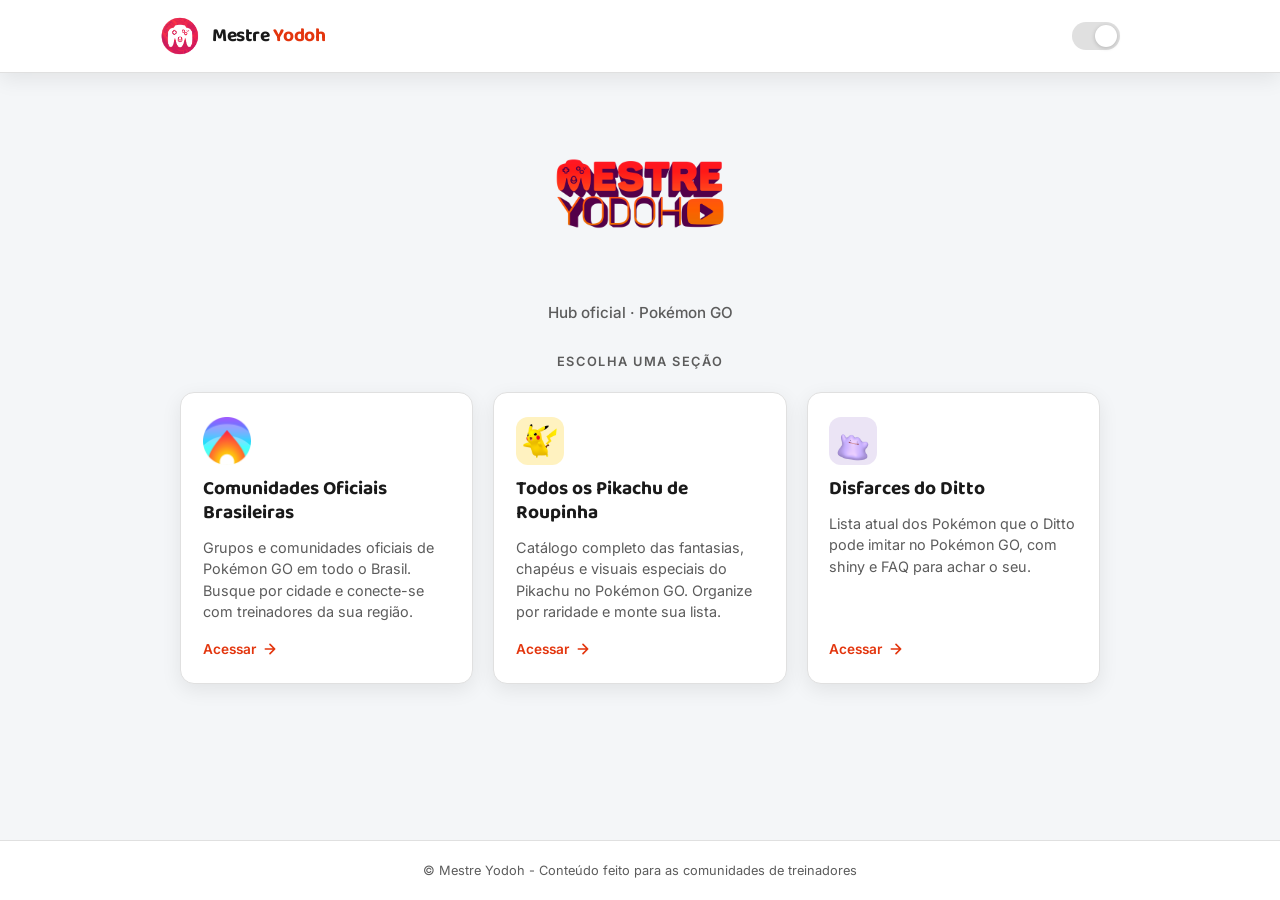
==== index.html @ 03130220 "Versão 1.01 - Hub: assets em /assets/ e links com barra final" ====
<!DOCTYPE html>
<html lang="pt-BR" data-theme="dark">
<head>
  <meta charset="UTF-8">
  <meta name="viewport" content="width=device-width, initial-scale=1.0">
  <meta name="description" content="Site oficial do Mestre Yodoh - Comunidades Pokémon GO Brasil e Galeria de Fantasias do Pikachu.">
  <title>Mestre Yodoh | Hub Oficial</title>
  <link rel="icon" href="/assets/PERFIL_BALL_OK.png" type="image/png">
  <link rel="apple-touch-icon" href="/assets/PERFIL_BALL_OK.png">
  <link rel="preconnect" href="https://fonts.googleapis.com">
  <link href="https://fonts.googleapis.com/css2?family=Inter:wght@400;500;600;700&family=Baloo+2:wght@600;700;800&display=swap" rel="stylesheet">
  <link rel="stylesheet" href="/assets/hub.css">
</head>
<body>
  <div class="page-transition" id="pageTransition" aria-hidden="true">
    <div class="spinner" aria-hidden="true"></div>
    <span class="loading-text">Carregando…</span>
  </div>
  <header>
    <div class="header-inner">
      <a href="/" class="brand">
        <img class="avatar" src="/assets/PERFIL_BALL_OK.png" alt="Mestre Yodoh" width="40" height="40">
        <span class="brand-text">Mestre <span>Yodoh</span></span>
      </a>
      <button class="theme-toggle" id="themeToggle" aria-label="Alternar tema claro/escuro" title="Alternar tema"></button>
    </div>
  </header>

  <main>
    <div class="logo-section">
      <img class="logo-light" src="/assets/logo-mestre-yodoh-claro.png" alt="Mestre Yodoh" width="380">
      <img class="logo-dark" src="/assets/logo-mestre-yodoh-escuro.png" alt="Mestre Yodoh" width="380">
      <p class="tagline">Hub oficial · Pokémon GO</p>
    </div>

    <p class="section-label">Escolha uma seção</p>

    <div class="cards">
      <a href="/comunidades/" class="card">
        <div class="card-icon icon-campfire" aria-hidden="true">
          <img src="/assets/campfire.png" alt="" width="48" height="48">
        </div>
        <h2>Comunidades Oficiais Brasileiras</h2>
        <p>Grupos e comunidades oficiais de Pokémon GO em todo o Brasil. Busque por cidade e conecte-se com treinadores da sua região.</p>
        <span class="cta">
          Acessar
          <svg viewBox="0 0 24 24" fill="none" stroke="currentColor" stroke-width="2.5" stroke-linecap="round" stroke-linejoin="round"><path d="M5 12h14M12 5l7 7-7 7"/></svg>
        </span>
      </a>

      <a href="/pikachu/" class="card">
        <div class="card-icon icon-pikachu" aria-hidden="true">
          <img src="/assets/pikachu.png" alt="">
        </div>
        <h2>Todos os Pikachu de Roupinha</h2>
        <p>Catálogo completo das fantasias, chapéus e visuais especiais do Pikachu no Pokémon GO. Organize por raridade e monte sua lista.</p>
        <span class="cta">
          Acessar
          <svg viewBox="0 0 24 24" fill="none" stroke="currentColor" stroke-width="2.5" stroke-linecap="round" stroke-linejoin="round"><path d="M5 12h14M12 5l7 7-7 7"/></svg>
        </span>
      </a>

      <a href="/ditto/" class="card">
        <div class="card-icon icon-ditto" aria-hidden="true">
          <img src="/assets/ditto.png" alt="">
        </div>
        <h2>Disfarces do Ditto</h2>
        <p>Lista atual dos Pokémon que o Ditto pode imitar no Pokémon GO, com shiny e FAQ para achar o seu.</p>
        <span class="cta">
          Acessar
          <svg viewBox="0 0 24 24" fill="none" stroke="currentColor" stroke-width="2.5" stroke-linecap="round" stroke-linejoin="round"><path d="M5 12h14M12 5l7 7-7 7"/></svg>
        </span>
      </a>
    </div>
  </main>

  <footer>
    <p>© Mestre Yodoh - Conteúdo feito para as comunidades de treinadores</p>
  </footer>

  <script>
    (function () {
      const root = document.documentElement;
      const btn = document.getElementById('themeToggle');
      const overlay = document.getElementById('pageTransition');
      const stored = localStorage.getItem('yodoh-theme');

      if (stored) {
        root.setAttribute('data-theme', stored);
      } else if (window.matchMedia('(prefers-color-scheme: light)').matches) {
        root.setAttribute('data-theme', 'light');
      }

      btn.addEventListener('click', () => {
        const next = root.getAttribute('data-theme') === 'dark' ? 'light' : 'dark';
        root.setAttribute('data-theme', next);
        localStorage.setItem('yodoh-theme', next);
      });

      function navigateWithTransition(url) {
        if (!overlay) {
          window.location.href = url;
          return;
        }
        overlay.classList.add('active');
        overlay.setAttribute('aria-hidden', 'false');
        setTimeout(() => {
          window.location.href = url;
        }, 380);
      }

      document.querySelectorAll('.card[href]').forEach((card) => {
        card.addEventListener('click', (e) => {
          if (e.metaKey || e.ctrlKey || e.shiftKey || e.button === 1) return;
          e.preventDefault();
          navigateWithTransition(card.getAttribute('href'));
        });
      });
    })();
  </script>
</body>
</html>
---- assets/hub.css ----
:root {
  --bg: #0f1115;
  --bg-alt: #161920;
  --card-bg: #1a1d24;
  --card-border: #2a2e38;
  --text: #f0f0f0;
  --text-dim: #a0a0a0;
  --accent: #ff5a36;
  --accent-soft: rgba(255, 90, 54, 0.15);
  --accent-hover: #ff7a5c;
  --shadow: 0 8px 28px rgba(0, 0, 0, 0.35);
  --header-border: #2a2e38;
}
[data-theme="light"] {
  --bg: #f4f6f8;
  --bg-alt: #ffffff;
  --card-bg: #ffffff;
  --card-border: #e0e0e0;
  --text: #1a1a1a;
  --text-dim: #5c5c5c;
  --accent: #e3350d;
  --accent-soft: rgba(227, 53, 13, 0.1);
  --accent-hover: #c12c0a;
  --shadow: 0 6px 20px rgba(0, 0, 0, 0.08);
  --header-border: #e0e0e0;
}
* { margin: 0; padding: 0; box-sizing: border-box; }
body {
  font-family: 'Inter', system-ui, -apple-system, sans-serif;
  background: var(--bg);
  color: var(--text);
  min-height: 100vh;
  display: flex;
  flex-direction: column;
  transition: background 0.3s ease, color 0.3s ease;
  line-height: 1.5;
  opacity: 0;
  animation: pageFadeIn 0.4s ease forwards;
}
@keyframes pageFadeIn { from { opacity: 0; } to { opacity: 1; } }
header {
  background: var(--bg-alt);
  border-bottom: 1px solid var(--header-border);
  padding: 1rem 1.5rem;
  position: sticky;
  top: 0;
  z-index: 50;
  box-shadow: var(--shadow);
  transition: background 0.3s, border-color 0.3s;
}
.header-inner {
  max-width: 960px;
  margin: 0 auto;
  display: flex;
  align-items: center;
  justify-content: space-between;
  gap: 1rem;
}
.brand {
  display: flex;
  align-items: center;
  gap: 0.75rem;
  text-decoration: none;
  color: inherit;
}
.brand img.avatar {
  width: 40px;
  height: 40px;
  border-radius: 10px;
  object-fit: cover;
}
.brand-text {
  font-family: 'Baloo 2', sans-serif;
  font-weight: 700;
  font-size: 1.2rem;
  letter-spacing: -0.02em;
}
.brand-text span { color: var(--accent); }
.theme-toggle {
  appearance: none;
  -webkit-appearance: none;
  width: 48px;
  height: 28px;
  border-radius: 999px;
  background: var(--card-border);
  border: none;
  cursor: pointer;
  position: relative;
  transition: background 0.25s;
  flex-shrink: 0;
}
.theme-toggle::before {
  content: '';
  position: absolute;
  top: 3px;
  left: 3px;
  width: 22px;
  height: 22px;
  border-radius: 50%;
  background: var(--card-bg);
  box-shadow: 0 1px 4px rgba(0,0,0,0.2);
  transition: transform 0.25s cubic-bezier(0.4, 0, 0.2, 1);
}
[data-theme="light"] .theme-toggle::before { transform: translateX(20px); }
.theme-toggle:hover { background: var(--accent); }
main {
  flex: 1;
  display: flex;
  flex-direction: column;
  align-items: center;
  justify-content: flex-start;
  padding: 1.75rem 1.25rem 2.5rem;
  max-width: 960px;
  margin: 0 auto;
  width: 100%;
}
.logo-section { text-align: center; margin-bottom: 1.75rem; }
.logo-section img {
  max-width: min(380px, 88vw);
  height: auto;
  display: block;
  margin: 0 auto 1rem;
  transition: opacity 0.3s ease;
}
.logo-section img.logo-dark { display: none; }
[data-theme="light"] .logo-section img.logo-light { display: none; }
[data-theme="light"] .logo-section img.logo-dark { display: block; }
.tagline { font-size: 0.95rem; color: var(--text-dim); font-weight: 500; }
.section-label {
  font-size: 0.8rem;
  font-weight: 600;
  text-transform: uppercase;
  letter-spacing: 0.12em;
  color: var(--text-dim);
  margin-bottom: 1.25rem;
  text-align: center;
}
.cards {
  display: grid;
  grid-template-columns: repeat(auto-fit, minmax(280px, 1fr));
  gap: 1.25rem;
  width: 100%;
}
.card {
  background: var(--card-bg);
  border: 1px solid var(--card-border);
  border-radius: 14px;
  padding: 1.5rem 1.35rem;
  text-decoration: none;
  color: inherit;
  display: flex;
  flex-direction: column;
  gap: 0.75rem;
  transition: transform 0.25s ease, box-shadow 0.25s ease, border-color 0.25s ease;
  box-shadow: var(--shadow);
  min-height: 180px;
}
.card:hover {
  transform: translateY(-4px);
  border-color: var(--accent);
  box-shadow: 0 12px 32px rgba(0, 0, 0, 0.12);
}
[data-theme="dark"] .card:hover { box-shadow: 0 12px 32px rgba(0, 0, 0, 0.45); }
.card-icon {
  width: 48px;
  height: 48px;
  border-radius: 12px;
  background: var(--accent-soft);
  display: flex;
  align-items: center;
  justify-content: center;
  font-size: 1.5rem;
  flex-shrink: 0;
  overflow: hidden;
}
.card-icon img { width: 100%; height: 100%; object-fit: contain; display: block; }
.card-icon.icon-campfire { background: transparent; padding: 0; }
.card-icon.icon-pikachu { background: rgba(255, 203, 5, 0.15); padding: 2px; }
.card-icon.icon-pikachu img { width: 100%; height: 100%; object-fit: contain; object-position: center; }
[data-theme="light"] .card-icon.icon-pikachu { background: rgba(255, 203, 5, 0.25); }
.card-icon.icon-ditto { background: rgba(201, 160, 232, 0.18); padding: 4px; }
.card-icon.icon-ditto img { width: 100%; height: 100%; object-fit: contain; }
[data-theme="light"] .card-icon.icon-ditto { background: rgba(123, 77, 184, 0.15); }
.card h2 {
  font-family: 'Baloo 2', sans-serif;
  font-size: 1.2rem;
  font-weight: 700;
  line-height: 1.25;
  color: var(--text);
}
.card p { font-size: 0.9rem; color: var(--text-dim); line-height: 1.5; flex: 1; }
.card .cta {
  display: inline-flex;
  align-items: center;
  gap: 6px;
  font-size: 0.85rem;
  font-weight: 600;
  color: var(--accent);
  margin-top: 0.25rem;
  transition: gap 0.2s ease;
}
.card:hover .cta { gap: 10px; }
.card .cta svg { width: 16px; height: 16px; }
footer {
  text-align: center;
  padding: 1.25rem 1rem;
  font-size: 0.8rem;
  color: var(--text-dim);
  border-top: 1px solid var(--header-border);
  background: var(--bg-alt);
  transition: background 0.3s, border-color 0.3s;
}
footer a { color: var(--accent); text-decoration: none; }
footer a:hover { text-decoration: underline; }
@media (max-width: 560px) {
  main { padding: 1.75rem 1rem 2.5rem; justify-content: flex-start; }
  .logo-section { margin-bottom: 1.75rem; }
  .card { min-height: auto; padding: 1.25rem 1.15rem; }
}
.page-transition {
  position: fixed;
  inset: 0;
  z-index: 9999;
  background: var(--bg);
  display: flex;
  flex-direction: column;
  align-items: center;
  justify-content: center;
  gap: 1rem;
  opacity: 0;
  visibility: hidden;
  pointer-events: none;
  transition: opacity 0.35s ease, visibility 0.35s ease;
}
.page-transition.active {
  opacity: 1;
  visibility: visible;
  pointer-events: auto;
}
.page-transition .spinner {
  width: 36px;
  height: 36px;
  border: 3px solid var(--card-border);
  border-top-color: var(--accent);
  border-radius: 50%;
  animation: spin 0.7s linear infinite;
}
.page-transition .loading-text {
  font-size: 0.85rem;
  font-weight: 500;
  color: var(--text-dim);
  letter-spacing: 0.04em;
}
@keyframes spin { to { transform: rotate(360deg); } }
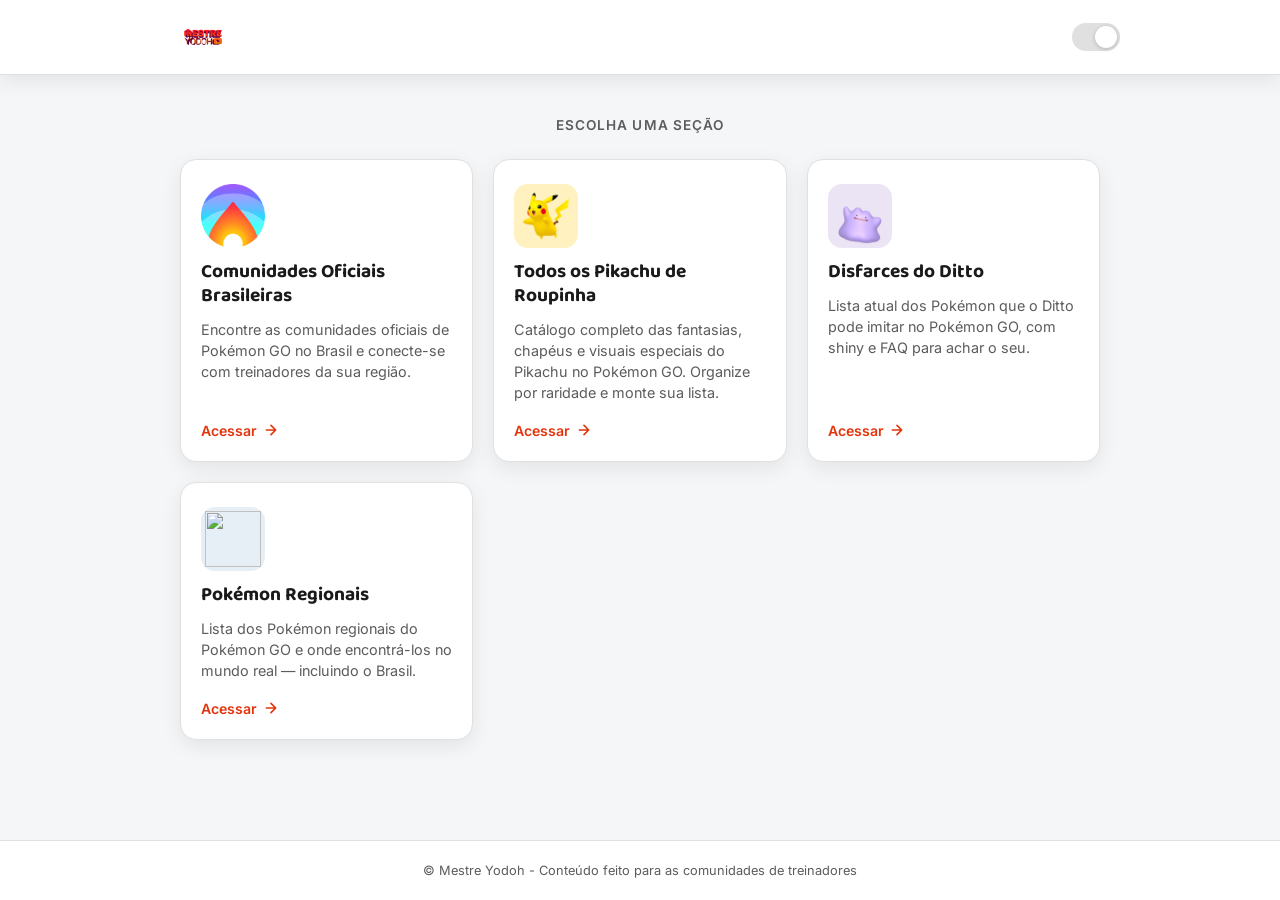
==== commit 4bc10028: "Versão 1.02 - Hub card Regionais + estilos + página completa" ====
--- a/index.html
+++ b/index.html
@@ -3,8 +3,18 @@
 <head>
   <meta charset="UTF-8">
   <meta name="viewport" content="width=device-width, initial-scale=1.0">
-  <meta name="description" content="Site oficial do Mestre Yodoh - Comunidades Pokémon GO Brasil e Galeria de Fantasias do Pikachu.">
-  <title>Mestre Yodoh | Hub Oficial</title>
+  <meta name="description" content="Hub oficial do Mestre Yodoh - Comunidades, Pikachu de Roupinha, Ditto e Regionais do Pokémon GO.">
+  <title>Mestre Yodoh | Hub Pokémon GO</title>
+  <meta property="og:type" content="website">
+  <meta property="og:url" content="https://www.mestreyodoh.com.br/">
+  <meta property="og:title" content="Mestre Yodoh | Hub Pokémon GO">
+  <meta property="og:description" content="Hub oficial do Mestre Yodoh - Comunidades, Pikachu de Roupinha, Ditto e Regionais do Pokémon GO.">
+  <meta property="og:image" content="https://www.mestreyodoh.com.br/assets/og-home.jpg">
+  <meta property="og:locale" content="pt_BR">
+  <meta name="twitter:card" content="summary_large_image">
+  <meta name="twitter:title" content="Mestre Yodoh | Hub Pokémon GO">
+  <meta name="twitter:description" content="Hub oficial do Mestre Yodoh - Comunidades, Pikachu de Roupinha, Ditto e Regionais do Pokémon GO.">
+  <meta name="twitter:image" content="https://www.mestreyodoh.com.br/assets/og-home.jpg">
   <link rel="icon" href="/assets/PERFIL_BALL_OK.png" type="image/png">
   <link rel="apple-touch-icon" href="/assets/PERFIL_BALL_OK.png">
   <link rel="preconnect" href="https://fonts.googleapis.com">
@@ -16,32 +26,27 @@
     <div class="spinner" aria-hidden="true"></div>
     <span class="loading-text">Carregando…</span>
   </div>
+
   <header>
     <div class="header-inner">
-      <a href="/" class="brand">
-        <img class="avatar" src="/assets/PERFIL_BALL_OK.png" alt="Mestre Yodoh" width="40" height="40">
-        <span class="brand-text">Mestre <span>Yodoh</span></span>
-      </a>
+      <div class="logo">
+        <img class="logo-light" src="/assets/logo-mestre-yodoh-claro.png" alt="Mestre Yodoh">
+        <img class="logo-dark" src="/assets/logo-mestre-yodoh-escuro.png" alt="Mestre Yodoh">
+      </div>
       <button class="theme-toggle" id="themeToggle" aria-label="Alternar tema claro/escuro" title="Alternar tema"></button>
     </div>
   </header>
 
   <main>
-    <div class="logo-section">
-      <img class="logo-light" src="/assets/logo-mestre-yodoh-claro.png" alt="Mestre Yodoh" width="380">
-      <img class="logo-dark" src="/assets/logo-mestre-yodoh-escuro.png" alt="Mestre Yodoh" width="380">
-      <p class="tagline">Hub oficial · Pokémon GO</p>
-    </div>
-
     <p class="section-label">Escolha uma seção</p>
 
     <div class="cards">
       <a href="/comunidades/" class="card">
         <div class="card-icon icon-campfire" aria-hidden="true">
-          <img src="/assets/campfire.png" alt="" width="48" height="48">
+          <img src="/assets/campfire.png" alt="">
         </div>
         <h2>Comunidades Oficiais Brasileiras</h2>
-        <p>Grupos e comunidades oficiais de Pokémon GO em todo o Brasil. Busque por cidade e conecte-se com treinadores da sua região.</p>
+        <p>Encontre as comunidades oficiais de Pokémon GO no Brasil e conecte-se com treinadores da sua região.</p>
         <span class="cta">
           Acessar
           <svg viewBox="0 0 24 24" fill="none" stroke="currentColor" stroke-width="2.5" stroke-linecap="round" stroke-linejoin="round"><path d="M5 12h14M12 5l7 7-7 7"/></svg>
@@ -66,6 +71,18 @@
         </div>
         <h2>Disfarces do Ditto</h2>
         <p>Lista atual dos Pokémon que o Ditto pode imitar no Pokémon GO, com shiny e FAQ para achar o seu.</p>
+        <span class="cta">
+          Acessar
+          <svg viewBox="0 0 24 24" fill="none" stroke="currentColor" stroke-width="2.5" stroke-linecap="round" stroke-linejoin="round"><path d="M5 12h14M12 5l7 7-7 7"/></svg>
+        </span>
+      </a>
+
+      <a href="/regionais/" class="card">
+        <div class="card-icon icon-regionais" aria-hidden="true">
+          <img src="/regionais/img/Heracross.png" alt="">
+        </div>
+        <h2>Pokémon Regionais</h2>
+        <p>Lista dos Pokémon regionais do Pokémon GO e onde encontrá-los no mundo real — incluindo o Brasil.</p>
         <span class="cta">
           Acessar
           <svg viewBox="0 0 24 24" fill="none" stroke="currentColor" stroke-width="2.5" stroke-linecap="round" stroke-linejoin="round"><path d="M5 12h14M12 5l7 7-7 7"/></svg>
--- a/assets/hub.css
+++ b/assets/hub.css
@@ -56,26 +56,27 @@
   justify-content: space-between;
   gap: 1rem;
 }
-.brand {
+.logo {
   display: flex;
   align-items: center;
   gap: 0.75rem;
-  text-decoration: none;
-  color: inherit;
-}
-.brand img.avatar {
-  width: 40px;
-  height: 40px;
-  border-radius: 10px;
-  object-fit: cover;
-}
-.brand-text {
+}
+.logo img {
+  height: 42px;
+  width: auto;
+  display: block;
+}
+.logo .logo-dark { display: none; }
+.logo .logo-light { display: block; }
+[data-theme="light"] .logo .logo-dark { display: block; }
+[data-theme="light"] .logo .logo-light { display: none; }
+.logo-text {
   font-family: 'Baloo 2', sans-serif;
   font-weight: 700;
-  font-size: 1.2rem;
+  font-size: 1.15rem;
   letter-spacing: -0.02em;
 }
-.brand-text span { color: var(--accent); }
+.logo-text span { color: var(--accent); }
 .theme-toggle {
   appearance: none;
   -webkit-appearance: none;
@@ -105,73 +106,52 @@
 .theme-toggle:hover { background: var(--accent); }
 main {
   flex: 1;
-  display: flex;
-  flex-direction: column;
-  align-items: center;
-  justify-content: flex-start;
-  padding: 1.75rem 1.25rem 2.5rem;
   max-width: 960px;
   margin: 0 auto;
+  padding: 2.5rem 1.25rem 3rem;
   width: 100%;
 }
-.logo-section { text-align: center; margin-bottom: 1.75rem; }
-.logo-section img {
-  max-width: min(380px, 88vw);
-  height: auto;
-  display: block;
-  margin: 0 auto 1rem;
-  transition: opacity 0.3s ease;
-}
-.logo-section img.logo-dark { display: none; }
-[data-theme="light"] .logo-section img.logo-light { display: none; }
-[data-theme="light"] .logo-section img.logo-dark { display: block; }
-.tagline { font-size: 0.95rem; color: var(--text-dim); font-weight: 500; }
 .section-label {
-  font-size: 0.8rem;
+  text-align: center;
+  font-size: 0.85rem;
   font-weight: 600;
   text-transform: uppercase;
-  letter-spacing: 0.12em;
-  color: var(--text-dim);
-  margin-bottom: 1.25rem;
-  text-align: center;
+  letter-spacing: 0.08em;
+  color: var(--text-dim);
+  margin-bottom: 1.5rem;
 }
 .cards {
   display: grid;
-  grid-template-columns: repeat(auto-fit, minmax(280px, 1fr));
+  grid-template-columns: repeat(auto-fit, minmax(260px, 1fr));
   gap: 1.25rem;
-  width: 100%;
 }
 .card {
   background: var(--card-bg);
   border: 1px solid var(--card-border);
-  border-radius: 14px;
-  padding: 1.5rem 1.35rem;
+  border-radius: 16px;
+  padding: 1.5rem 1.25rem 1.25rem;
   text-decoration: none;
   color: inherit;
   display: flex;
   flex-direction: column;
   gap: 0.75rem;
-  transition: transform 0.25s ease, box-shadow 0.25s ease, border-color 0.25s ease;
   box-shadow: var(--shadow);
-  min-height: 180px;
+  transition: transform 0.2s ease, border-color 0.2s ease, box-shadow 0.2s ease;
 }
 .card:hover {
   transform: translateY(-4px);
   border-color: var(--accent);
-  box-shadow: 0 12px 32px rgba(0, 0, 0, 0.12);
-}
-[data-theme="dark"] .card:hover { box-shadow: 0 12px 32px rgba(0, 0, 0, 0.45); }
+  box-shadow: 0 12px 32px rgba(0,0,0,0.25);
+}
 .card-icon {
-  width: 48px;
-  height: 48px;
-  border-radius: 12px;
-  background: var(--accent-soft);
+  width: 64px;
+  height: 64px;
+  border-radius: 14px;
   display: flex;
   align-items: center;
   justify-content: center;
-  font-size: 1.5rem;
+  overflow: hidden;
   flex-shrink: 0;
-  overflow: hidden;
 }
 .card-icon img { width: 100%; height: 100%; object-fit: contain; display: block; }
 .card-icon.icon-campfire { background: transparent; padding: 0; }
@@ -181,25 +161,30 @@
 .card-icon.icon-ditto { background: rgba(201, 160, 232, 0.18); padding: 4px; }
 .card-icon.icon-ditto img { width: 100%; height: 100%; object-fit: contain; }
 [data-theme="light"] .card-icon.icon-ditto { background: rgba(123, 77, 184, 0.15); }
+.card-icon.icon-regionais { background: rgba(80, 160, 220, 0.18); padding: 4px; }
+.card-icon.icon-regionais img { width: 100%; height: 100%; object-fit: contain; }
+[data-theme="light"] .card-icon.icon-regionais { background: rgba(50, 120, 180, 0.12); }
 .card h2 {
   font-family: 'Baloo 2', sans-serif;
   font-size: 1.2rem;
   font-weight: 700;
   line-height: 1.25;
-  color: var(--text);
-}
-.card p { font-size: 0.9rem; color: var(--text-dim); line-height: 1.5; flex: 1; }
+}
+.card p {
+  font-size: 0.9rem;
+  color: var(--text-dim);
+  flex: 1;
+  line-height: 1.45;
+}
 .card .cta {
   display: inline-flex;
   align-items: center;
-  gap: 6px;
-  font-size: 0.85rem;
+  gap: 0.35rem;
+  font-size: 0.88rem;
   font-weight: 600;
   color: var(--accent);
   margin-top: 0.25rem;
-  transition: gap 0.2s ease;
-}
-.card:hover .cta { gap: 10px; }
+}
 .card .cta svg { width: 16px; height: 16px; }
 footer {
   text-align: center;
@@ -208,14 +193,6 @@
   color: var(--text-dim);
   border-top: 1px solid var(--header-border);
   background: var(--bg-alt);
-  transition: background 0.3s, border-color 0.3s;
-}
-footer a { color: var(--accent); text-decoration: none; }
-footer a:hover { text-decoration: underline; }
-@media (max-width: 560px) {
-  main { padding: 1.75rem 1rem 2.5rem; justify-content: flex-start; }
-  .logo-section { margin-bottom: 1.75rem; }
-  .card { min-height: auto; padding: 1.25rem 1.15rem; }
 }
 .page-transition {
   position: fixed;
@@ -249,6 +226,9 @@
   font-size: 0.85rem;
   font-weight: 500;
   color: var(--text-dim);
-  letter-spacing: 0.04em;
 }
 @keyframes spin { to { transform: rotate(360deg); } }
+@media (max-width: 560px) {
+  main { padding: 1.75rem 1rem 2.5rem; }
+  .cards { grid-template-columns: 1fr; gap: 1rem; }
+}
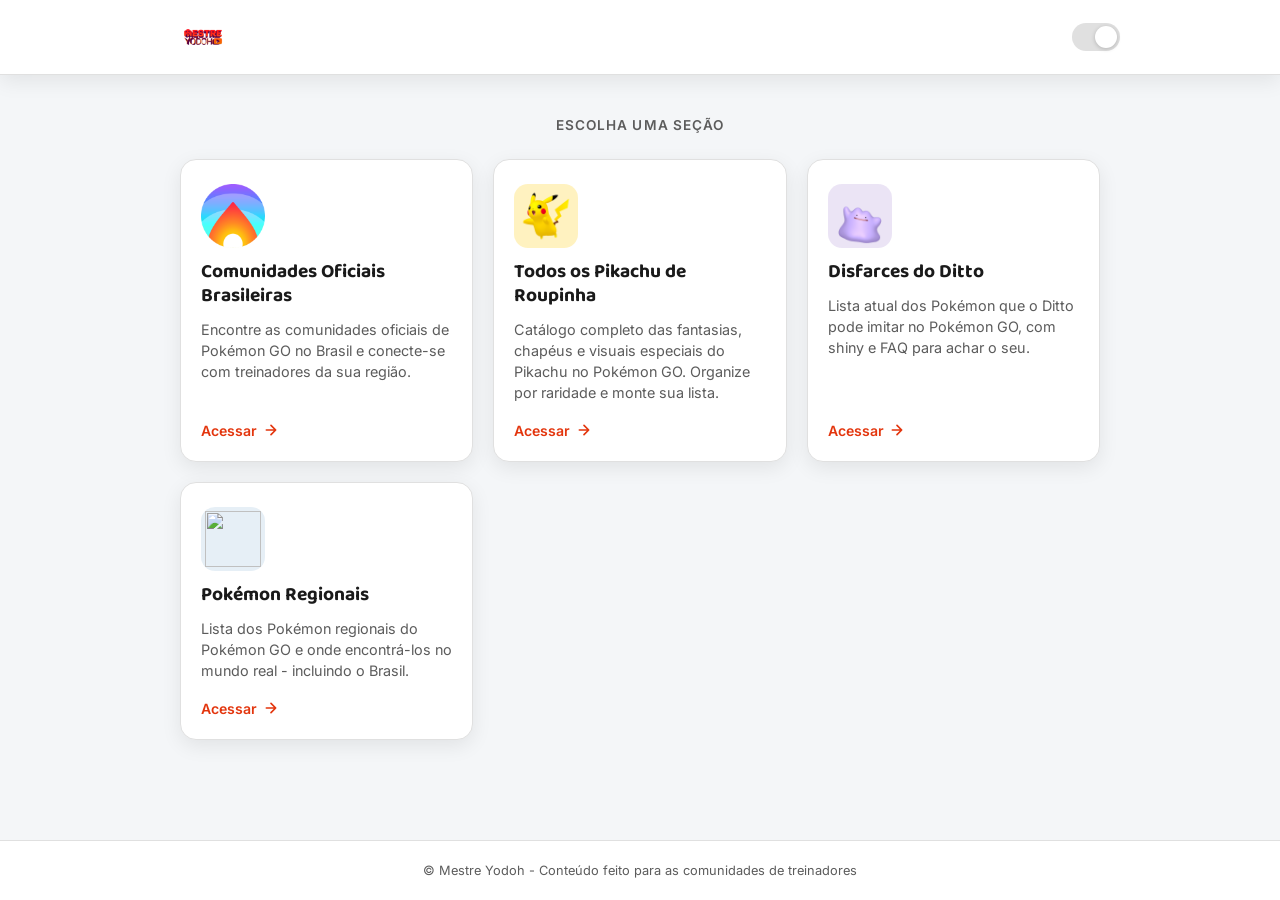
==== commit a9ee2975: "Versão 1.1 - Hub com hífens no card Regionais" ====
--- a/index.html
+++ b/index.html
@@ -82,7 +82,7 @@
           <img src="/regionais/img/Heracross.png" alt="">
         </div>
         <h2>Pokémon Regionais</h2>
-        <p>Lista dos Pokémon regionais do Pokémon GO e onde encontrá-los no mundo real — incluindo o Brasil.</p>
+        <p>Lista dos Pokémon regionais do Pokémon GO e onde encontrá-los no mundo real - incluindo o Brasil.</p>
         <span class="cta">
           Acessar
           <svg viewBox="0 0 24 24" fill="none" stroke="currentColor" stroke-width="2.5" stroke-linecap="round" stroke-linejoin="round"><path d="M5 12h14M12 5l7 7-7 7"/></svg>
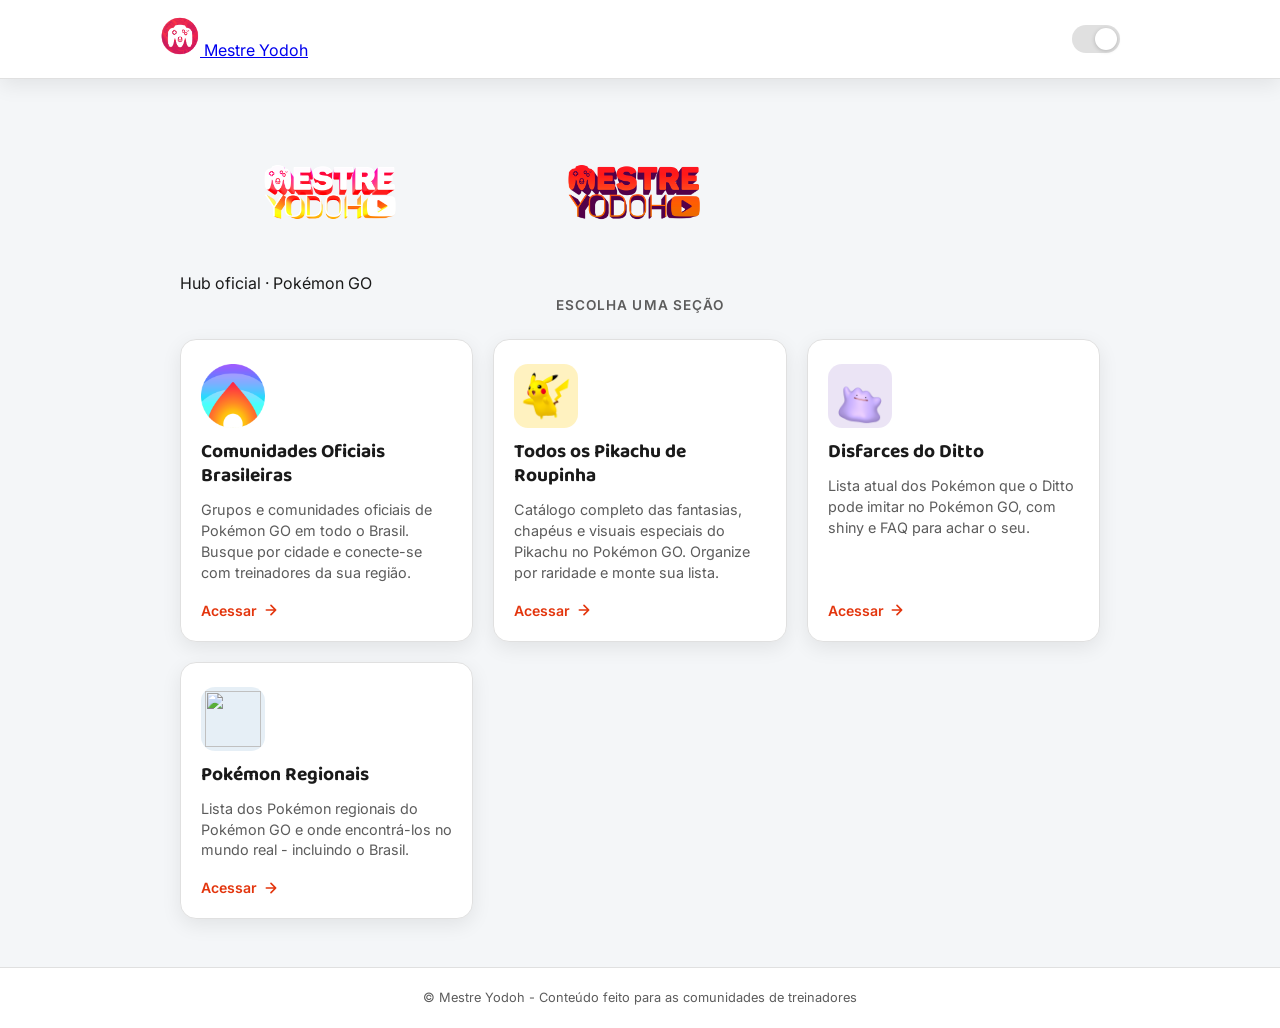
==== commit 1f83af83: "Versão 1.1 - restaura Hub (header + logo) e CSS com espaçamento reduzido" ====
--- a/index.html
+++ b/index.html
@@ -4,16 +4,18 @@
   <meta charset="UTF-8">
   <meta name="viewport" content="width=device-width, initial-scale=1.0">
   <meta name="description" content="Hub oficial do Mestre Yodoh - Comunidades, Pikachu de Roupinha, Ditto e Regionais do Pokémon GO.">
-  <title>Mestre Yodoh | Hub Pokémon GO</title>
+  <title>Mestre Yodoh | Hub Oficial</title>
   <meta property="og:type" content="website">
   <meta property="og:url" content="https://www.mestreyodoh.com.br/">
-  <meta property="og:title" content="Mestre Yodoh | Hub Pokémon GO">
-  <meta property="og:description" content="Hub oficial do Mestre Yodoh - Comunidades, Pikachu de Roupinha, Ditto e Regionais do Pokémon GO.">
+  <meta property="og:title" content="Mestre Yodoh | Hub Oficial">
+  <meta property="og:description" content="Hub oficial do Mestre Yodoh - Comunidades Pokémon GO Brasil, Pikachu de Roupinha, Ditto e Regionais.">
   <meta property="og:image" content="https://www.mestreyodoh.com.br/assets/og-home.jpg">
+  <meta property="og:image:width" content="1200">
+  <meta property="og:image:height" content="630">
   <meta property="og:locale" content="pt_BR">
   <meta name="twitter:card" content="summary_large_image">
-  <meta name="twitter:title" content="Mestre Yodoh | Hub Pokémon GO">
-  <meta name="twitter:description" content="Hub oficial do Mestre Yodoh - Comunidades, Pikachu de Roupinha, Ditto e Regionais do Pokémon GO.">
+  <meta name="twitter:title" content="Mestre Yodoh | Hub Oficial">
+  <meta name="twitter:description" content="Hub oficial do Mestre Yodoh - Comunidades Pokémon GO Brasil, Pikachu de Roupinha, Ditto e Regionais.">
   <meta name="twitter:image" content="https://www.mestreyodoh.com.br/assets/og-home.jpg">
   <link rel="icon" href="/assets/PERFIL_BALL_OK.png" type="image/png">
   <link rel="apple-touch-icon" href="/assets/PERFIL_BALL_OK.png">
@@ -29,24 +31,30 @@
 
   <header>
     <div class="header-inner">
-      <div class="logo">
-        <img class="logo-light" src="/assets/logo-mestre-yodoh-claro.png" alt="Mestre Yodoh">
-        <img class="logo-dark" src="/assets/logo-mestre-yodoh-escuro.png" alt="Mestre Yodoh">
-      </div>
+      <a href="/" class="brand">
+        <img class="avatar" src="/assets/PERFIL_BALL_OK.png" alt="Mestre Yodoh" width="40" height="40">
+        <span class="brand-text">Mestre <span>Yodoh</span></span>
+      </a>
       <button class="theme-toggle" id="themeToggle" aria-label="Alternar tema claro/escuro" title="Alternar tema"></button>
     </div>
   </header>
 
   <main>
+    <div class="logo-section">
+      <img class="logo-light" src="/assets/logo-mestre-yodoh-claro.png" alt="Mestre Yodoh" width="300">
+      <img class="logo-dark" src="/assets/logo-mestre-yodoh-escuro.png" alt="Mestre Yodoh" width="300">
+      <p class="tagline">Hub oficial · Pokémon GO</p>
+    </div>
+
     <p class="section-label">Escolha uma seção</p>
 
     <div class="cards">
       <a href="/comunidades/" class="card">
         <div class="card-icon icon-campfire" aria-hidden="true">
-          <img src="/assets/campfire.png" alt="">
+          <img src="/assets/campfire.png" alt="" width="48" height="48">
         </div>
         <h2>Comunidades Oficiais Brasileiras</h2>
-        <p>Encontre as comunidades oficiais de Pokémon GO no Brasil e conecte-se com treinadores da sua região.</p>
+        <p>Grupos e comunidades oficiais de Pokémon GO em todo o Brasil. Busque por cidade e conecte-se com treinadores da sua região.</p>
         <span class="cta">
           Acessar
           <svg viewBox="0 0 24 24" fill="none" stroke="currentColor" stroke-width="2.5" stroke-linecap="round" stroke-linejoin="round"><path d="M5 12h14M12 5l7 7-7 7"/></svg>
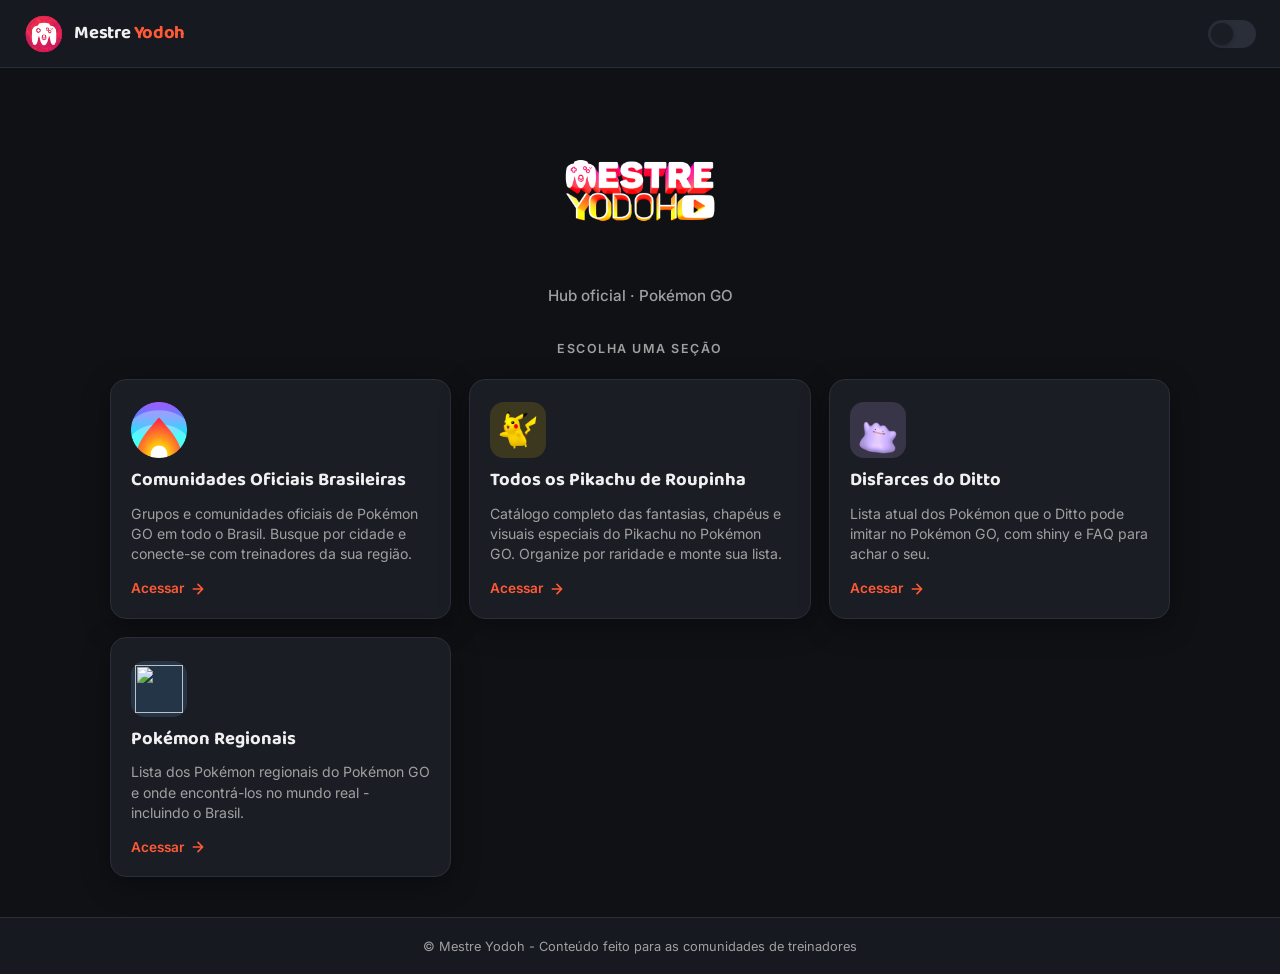
==== commit 9b53218a: "Versão 1.1 - Home idêntica ao print (header, logo, espaçamento)" ====
--- a/index.html
+++ b/index.html
@@ -41,8 +41,8 @@
 
   <main>
     <div class="logo-section">
-      <img class="logo-light" src="/assets/logo-mestre-yodoh-claro.png" alt="Mestre Yodoh" width="300">
-      <img class="logo-dark" src="/assets/logo-mestre-yodoh-escuro.png" alt="Mestre Yodoh" width="300">
+      <img class="logo-light" src="/assets/logo-mestre-yodoh-claro.png" alt="Mestre Yodoh">
+      <img class="logo-dark" src="/assets/logo-mestre-yodoh-escuro.png" alt="Mestre Yodoh">
       <p class="tagline">Hub oficial · Pokémon GO</p>
     </div>
 
@@ -51,7 +51,7 @@
     <div class="cards">
       <a href="/comunidades/" class="card">
         <div class="card-icon icon-campfire" aria-hidden="true">
-          <img src="/assets/campfire.png" alt="" width="48" height="48">
+          <img src="/assets/campfire.png" alt="">
         </div>
         <h2>Comunidades Oficiais Brasileiras</h2>
         <p>Grupos e comunidades oficiais de Pokémon GO em todo o Brasil. Busque por cidade e conecte-se com treinadores da sua região.</p>
@@ -112,11 +112,11 @@
 
       if (stored) {
         root.setAttribute('data-theme', stored);
-      } else if (window.matchMedia('(prefers-color-scheme: light)').matches) {
-        root.setAttribute('data-theme', 'light');
+      } else {
+        root.setAttribute('data-theme', 'dark');
       }
 
-      btn.addEventListener('click', () => {
+      btn.addEventListener('click', function () {
         const next = root.getAttribute('data-theme') === 'dark' ? 'light' : 'dark';
         root.setAttribute('data-theme', next);
         localStorage.setItem('yodoh-theme', next);
@@ -129,13 +129,13 @@
         }
         overlay.classList.add('active');
         overlay.setAttribute('aria-hidden', 'false');
-        setTimeout(() => {
+        setTimeout(function () {
           window.location.href = url;
         }, 380);
       }
 
-      document.querySelectorAll('.card[href]').forEach((card) => {
-        card.addEventListener('click', (e) => {
+      document.querySelectorAll('.card[href]').forEach(function (card) {
+        card.addEventListener('click', function (e) {
           if (e.metaKey || e.ctrlKey || e.shiftKey || e.button === 1) return;
           e.preventDefault();
           navigateWithTransition(card.getAttribute('href'));
--- a/assets/hub.css
+++ b/assets/hub.css
@@ -34,49 +34,47 @@
   flex-direction: column;
   transition: background 0.3s ease, color 0.3s ease;
   line-height: 1.5;
-  opacity: 0;
-  animation: pageFadeIn 0.4s ease forwards;
-}
-@keyframes pageFadeIn { from { opacity: 0; } to { opacity: 1; } }
+}
 header {
   background: var(--bg-alt);
   border-bottom: 1px solid var(--header-border);
-  padding: 1rem 1.5rem;
+  padding: 0.85rem 1.5rem;
   position: sticky;
   top: 0;
   z-index: 50;
-  box-shadow: var(--shadow);
-  transition: background 0.3s, border-color 0.3s;
+  width: 100%;
 }
 .header-inner {
-  max-width: 960px;
-  margin: 0 auto;
+  width: 100%;
+  max-width: none;
+  margin: 0;
   display: flex;
   align-items: center;
   justify-content: space-between;
   gap: 1rem;
 }
-.logo {
-  display: flex;
-  align-items: center;
-  gap: 0.75rem;
-}
-.logo img {
-  height: 42px;
-  width: auto;
+.brand {
+  display: flex;
+  align-items: center;
+  gap: 0.65rem;
+  text-decoration: none;
+  color: inherit;
+}
+.brand img.avatar {
+  width: 40px;
+  height: 40px;
+  border-radius: 50%;
+  object-fit: cover;
   display: block;
 }
-.logo .logo-dark { display: none; }
-.logo .logo-light { display: block; }
-[data-theme="light"] .logo .logo-dark { display: block; }
-[data-theme="light"] .logo .logo-light { display: none; }
-.logo-text {
+.brand-text {
   font-family: 'Baloo 2', sans-serif;
   font-weight: 700;
   font-size: 1.15rem;
   letter-spacing: -0.02em;
-}
-.logo-text span { color: var(--accent); }
+  color: var(--text);
+}
+.brand-text span { color: var(--accent); }
 .theme-toggle {
   appearance: none;
   -webkit-appearance: none;
@@ -99,53 +97,77 @@
   height: 22px;
   border-radius: 50%;
   background: var(--card-bg);
-  box-shadow: 0 1px 4px rgba(0,0,0,0.2);
+  box-shadow: 0 1px 4px rgba(0,0,0,0.25);
   transition: transform 0.25s cubic-bezier(0.4, 0, 0.2, 1);
 }
 [data-theme="light"] .theme-toggle::before { transform: translateX(20px); }
 .theme-toggle:hover { background: var(--accent); }
 main {
   flex: 1;
-  max-width: 960px;
+  display: flex;
+  flex-direction: column;
+  align-items: center;
+  padding: 2rem 1.25rem 2.5rem;
+  max-width: 1100px;
   margin: 0 auto;
-  padding: 2.5rem 1.25rem 3rem;
-  width: 100%;
+  width: 100%;
+}
+.logo-section {
+  text-align: center;
+  margin: 0.5rem 0 0.75rem;
+}
+.logo-section img {
+  max-width: min(340px, 82vw);
+  height: auto;
+  display: block;
+  margin: 0 auto 0.75rem;
+}
+.logo-section img.logo-dark { display: none; }
+.logo-section img.logo-light { display: block; }
+[data-theme="light"] .logo-section img.logo-light { display: none; }
+[data-theme="light"] .logo-section img.logo-dark { display: block; }
+.tagline {
+  font-size: 0.95rem;
+  color: var(--text-dim);
+  font-weight: 500;
+  margin: 0;
 }
 .section-label {
-  text-align: center;
-  font-size: 0.85rem;
+  font-size: 0.78rem;
   font-weight: 600;
   text-transform: uppercase;
-  letter-spacing: 0.08em;
-  color: var(--text-dim);
-  margin-bottom: 1.5rem;
+  letter-spacing: 0.12em;
+  color: var(--text-dim);
+  margin: 1.25rem 0 1.25rem;
+  text-align: center;
 }
 .cards {
   display: grid;
   grid-template-columns: repeat(auto-fit, minmax(260px, 1fr));
-  gap: 1.25rem;
+  gap: 1.15rem;
+  width: 100%;
 }
 .card {
   background: var(--card-bg);
   border: 1px solid var(--card-border);
   border-radius: 16px;
-  padding: 1.5rem 1.25rem 1.25rem;
+  padding: 1.4rem 1.25rem 1.2rem;
   text-decoration: none;
   color: inherit;
   display: flex;
   flex-direction: column;
-  gap: 0.75rem;
+  gap: 0.7rem;
   box-shadow: var(--shadow);
   transition: transform 0.2s ease, border-color 0.2s ease, box-shadow 0.2s ease;
+  min-height: 170px;
 }
 .card:hover {
-  transform: translateY(-4px);
+  transform: translateY(-3px);
   border-color: var(--accent);
-  box-shadow: 0 12px 32px rgba(0,0,0,0.25);
 }
 .card-icon {
-  width: 64px;
-  height: 64px;
+  width: 56px;
+  height: 56px;
   border-radius: 14px;
   display: flex;
   align-items: center;
@@ -153,42 +175,45 @@
   overflow: hidden;
   flex-shrink: 0;
 }
-.card-icon img { width: 100%; height: 100%; object-fit: contain; display: block; }
+.card-icon img {
+  width: 100%;
+  height: 100%;
+  object-fit: contain;
+  display: block;
+}
 .card-icon.icon-campfire { background: transparent; padding: 0; }
-.card-icon.icon-pikachu { background: rgba(255, 203, 5, 0.15); padding: 2px; }
-.card-icon.icon-pikachu img { width: 100%; height: 100%; object-fit: contain; object-position: center; }
+.card-icon.icon-pikachu { background: rgba(255, 203, 5, 0.15); padding: 4px; }
 [data-theme="light"] .card-icon.icon-pikachu { background: rgba(255, 203, 5, 0.25); }
 .card-icon.icon-ditto { background: rgba(201, 160, 232, 0.18); padding: 4px; }
-.card-icon.icon-ditto img { width: 100%; height: 100%; object-fit: contain; }
-[data-theme="light"] .card-icon.icon-ditto { background: rgba(123, 77, 184, 0.15); }
+[data-theme="light"] .card-icon.icon-ditto { background: rgba(123, 77, 184, 0.12); }
 .card-icon.icon-regionais { background: rgba(80, 160, 220, 0.18); padding: 4px; }
-.card-icon.icon-regionais img { width: 100%; height: 100%; object-fit: contain; }
 [data-theme="light"] .card-icon.icon-regionais { background: rgba(50, 120, 180, 0.12); }
 .card h2 {
   font-family: 'Baloo 2', sans-serif;
-  font-size: 1.2rem;
+  font-size: 1.15rem;
   font-weight: 700;
   line-height: 1.25;
+  color: var(--text);
 }
 .card p {
-  font-size: 0.9rem;
-  color: var(--text-dim);
+  font-size: 0.88rem;
+  color: var(--text-dim);
+  line-height: 1.45;
   flex: 1;
-  line-height: 1.45;
 }
 .card .cta {
   display: inline-flex;
   align-items: center;
-  gap: 0.35rem;
-  font-size: 0.88rem;
+  gap: 6px;
+  font-size: 0.85rem;
   font-weight: 600;
   color: var(--accent);
-  margin-top: 0.25rem;
+  margin-top: 0.15rem;
 }
 .card .cta svg { width: 16px; height: 16px; }
 footer {
   text-align: center;
-  padding: 1.25rem 1rem;
+  padding: 1.15rem 1rem;
   font-size: 0.8rem;
   color: var(--text-dim);
   border-top: 1px solid var(--header-border);
@@ -228,7 +253,11 @@
   color: var(--text-dim);
 }
 @keyframes spin { to { transform: rotate(360deg); } }
-@media (max-width: 560px) {
-  main { padding: 1.75rem 1rem 2.5rem; }
+@media (max-width: 600px) {
+  header { padding: 0.75rem 1rem; }
+  main { padding: 1.25rem 1rem 2rem; }
+  .logo-section img { max-width: min(280px, 85vw); margin-bottom: 0.5rem; }
+  .section-label { margin: 1rem 0; }
   .cards { grid-template-columns: 1fr; gap: 1rem; }
-}
+  .card { min-height: auto; }
+}
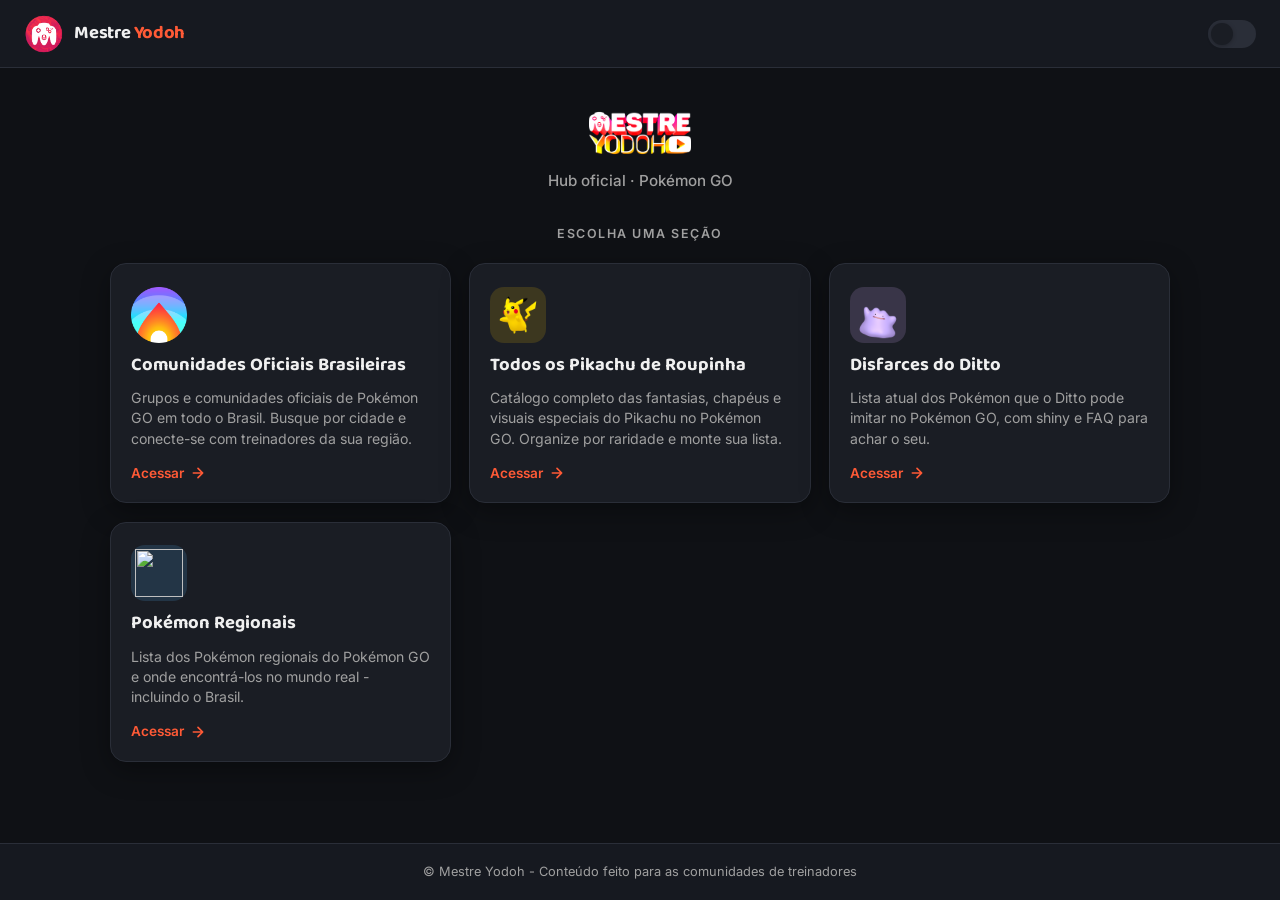
==== commit 5e6835af: "Versão 1.1 - corrige loop do loading no botão voltar (Android bfcache)" ====
--- a/index.html
+++ b/index.html
@@ -141,6 +141,15 @@
           navigateWithTransition(card.getAttribute('href'));
         });
       });
+
+      function clearTransitionOverlay() {
+        if (!overlay) return;
+        overlay.classList.remove('active');
+        overlay.setAttribute('aria-hidden', 'true');
+      }
+      window.addEventListener('pageshow', clearTransitionOverlay);
+      window.addEventListener('pagehide', clearTransitionOverlay);
+      window.addEventListener('popstate', clearTransitionOverlay);
     })();
   </script>
 </body>
--- a/assets/hub.css
+++ b/assets/hub.css
@@ -117,7 +117,7 @@
   margin: 0.5rem 0 0.75rem;
 }
 .logo-section img {
-  max-width: min(340px, 82vw);
+  max-width: min(102px, 25vw);
   height: auto;
   display: block;
   margin: 0 auto 0.75rem;
@@ -256,7 +256,7 @@
 @media (max-width: 600px) {
   header { padding: 0.75rem 1rem; }
   main { padding: 1.25rem 1rem 2rem; }
-  .logo-section img { max-width: min(280px, 85vw); margin-bottom: 0.5rem; }
+  .logo-section img { max-width: min(84px, 28vw); margin-bottom: 0.5rem; }
   .section-label { margin: 1rem 0; }
   .cards { grid-template-columns: 1fr; gap: 1rem; }
   .card { min-height: auto; }
